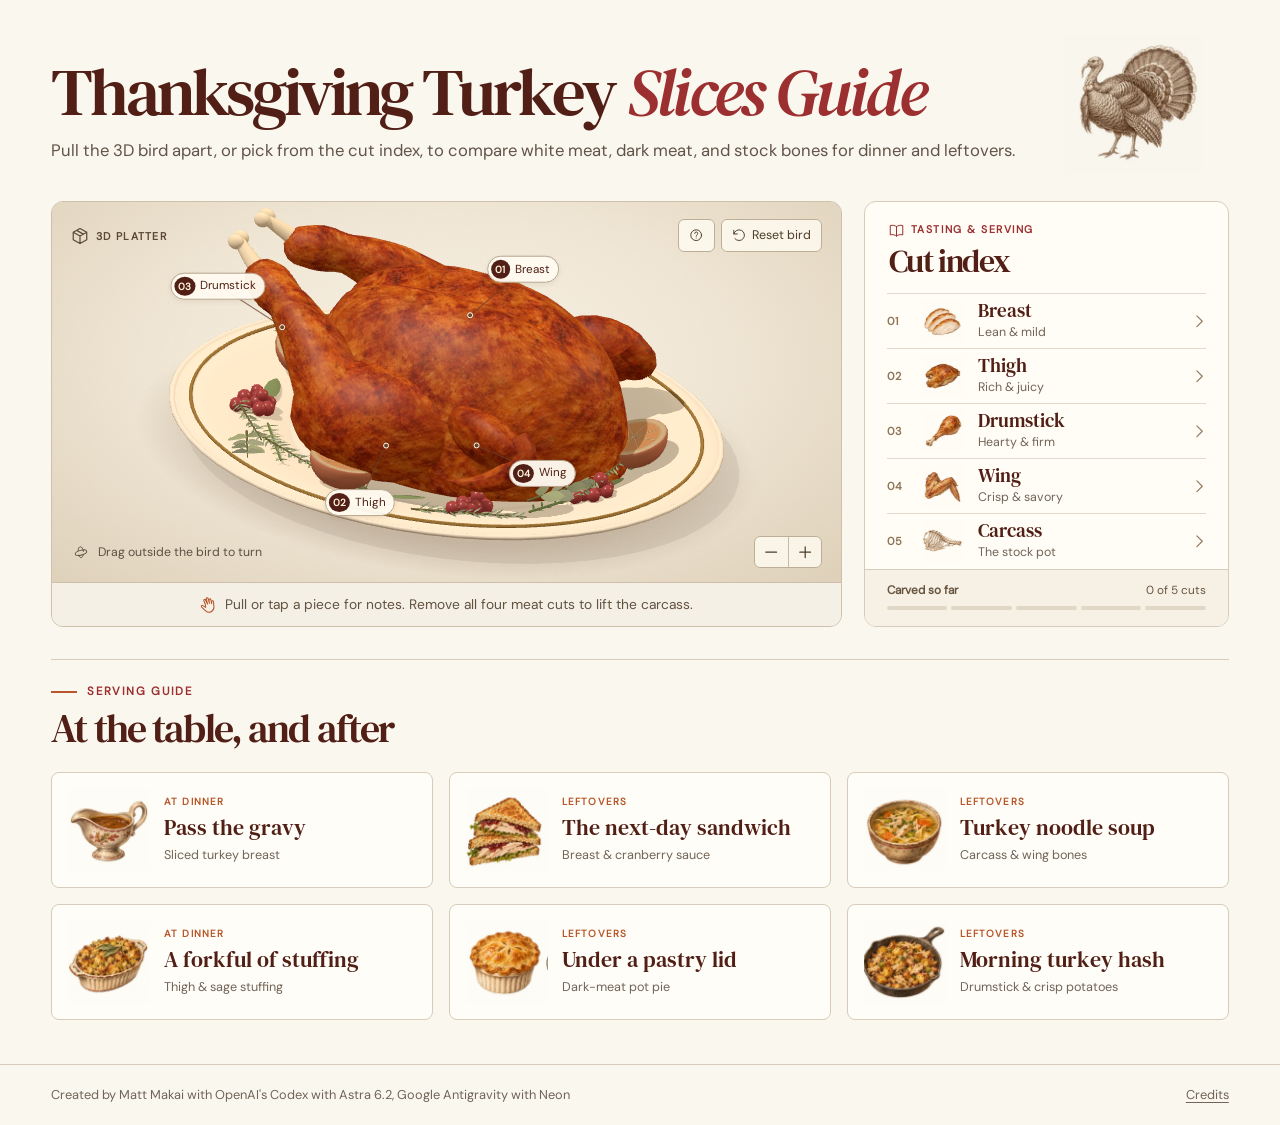
==== 261126-turkey-explained-threejs/index.html @ dcc3ba1f "add thanksgiving turkey gem" ====
<!doctype html>
<html lang="en">
  <head>
    <meta charset="utf-8" />
    <meta name="viewport" content="width=device-width, initial-scale=1" />
    <meta name="theme-color" content="#faf7ef" />
    <meta
      name="description"
      content="Pull apart a 3D roast turkey to compare the breast, thigh, drumstick, wing, and carcass, with serving tips for dinner and leftovers."
    />
    <title>Thanksgiving Turkey Slices Guide</title>
    <link rel="icon" href="assets/art/turkey.webp" />
    <link rel="stylesheet" href="styles.css" />
    <script type="module" src="app.js"></script>
  </head>
  <body>
    <a class="skip" href="#board">Skip to carving board</a>
    <main id="top" class="wrap">
      <section class="intro" aria-labelledby="title">
        <div>
          <h1 id="title">Thanksgiving Turkey <em>Slices Guide</em></h1>
          <p class="lede">
            Pull the 3D bird apart, or pick from the cut index, to compare white
            meat, dark meat, and stock bones for dinner and leftovers.
          </p>
        </div>
        <img
          class="turkey-engraving"
          src="assets/art/turkey.webp"
          alt=""
          width="300"
          height="300"
        />
      </section>
      <section
        class="workbench"
        id="board"
        aria-label="Interactive turkey carving board"
      >
        <div class="model-column">
          <div
            id="stage"
            class="stage"
            aria-label="3D roast turkey on a platter"
          >
            <div class="scene" id="scene">
              <img
                class="poster"
                src="assets/turkey-poster.webp"
                alt="Golden roast turkey garnished with cranberries, oranges, and herbs on an oval platter."
              />
            </div>
            <div class="stage-ui">
              <span class="view-label"
                ><span data-icon="cube"></span>3D platter</span
              >
              <div class="board-actions">
                <button id="help" class="board-action" aria-label="How it works" title="How it works">
                  <span data-icon="help"></span>
                </button>
                <button id="reset" class="board-action">
                  <span data-icon="reset"></span>Reset bird
                </button>
              </div>
            </div>
            <div id="markers"></div>
            <div class="stage-message" id="loading" role="status">
              Loading 3D turkey…
            </div>
            <div class="bottom-ui">
              <span class="view-hint"
                ><span data-icon="orbit"></span>Drag outside the bird to
                turn</span
              >
              <div class="zoom">
                <button id="zoom-out" aria-label="Zoom out" title="Zoom out">
                  <span data-icon="minus"></span></button
                ><button id="zoom-in" aria-label="Zoom in" title="Zoom in">
                  <span data-icon="plus"></span>
                </button>
              </div>
            </div>
          </div>
          <div class="board-caption">
            <span class="caption-icon" data-icon="hand"></span
            ><span
              >Pull or tap a piece for notes. Remove all four meat cuts to lift
              the carcass.</span
            >
          </div>
        </div>
        <aside
          class="cut-panel"
          aria-label="Turkey cut index and serving notes"
        >
          <div id="index-view">
            <div class="panel-heading">
              <p class="overline">
                <span data-icon="book"></span>Tasting &amp; serving
              </p>
              <h2>Cut index</h2>
            </div>
            <div class="cut-list" id="cuts"></div>
          </div>
          <div id="detail-view" hidden></div>
          <div class="progress-area">
            <div class="progress-label">
              <span>Carved so far</span
              ><span id="progress-count">0 of 5 cuts</span>
            </div>
            <div id="progress-track" aria-hidden="true"></div>
          </div>
        </aside>
      </section>
      <section class="serving" id="serving" aria-labelledby="serving-title">
        <p class="overline"><span class="short-rule"></span>Serving guide</p>
        <h2 id="serving-title">At the table, and after</h2>
        <div class="ideas" id="ideas"></div>
      </section>
    </main>
    <footer>
      <div class="wrap">
        <span>Created by Matt Makai with OpenAI's Codex with Astra 6.2, Google Antigravity with Neon</span>
        <button id="credits">Credits</button>
      </div>
    </footer>
    <dialog id="dialog" aria-labelledby="dialog-title">
      <button id="close-dialog" aria-label="Close dialog">
        <span data-icon="close"></span>
      </button>
      <div id="dialog-copy"></div>
    </dialog>
    <div class="sr-only" id="announcer" role="status" aria-live="polite"></div>
    <noscript
      >Enable JavaScript to interact with the 3D turkey and read the cut and
      serving notes.</noscript
    >
  </body>
</html>
---- 261126-turkey-explained-threejs/styles.css ----
@font-face {
  font-family: DM Sans;
  src: url(assets/fonts/sans.ttf) format("truetype");
  font-display: swap;
}
@font-face {
  font-family: DM Serif Text;
  src: url(assets/fonts/serif.ttf) format("truetype");
  font-display: swap;
}
@font-face {
  font-family: DM Serif Text;
  src: url(assets/fonts/serif-italic.ttf) format("truetype");
  font-style: italic;
  font-display: swap;
}
:root {
  --wine: #511f16;
  --berry: #9c2f2f;
  --orange: #b6562a;
  --gold: #dbba33;
  --brown: #633f21;
  --ink: #34271f;
  --muted: #716458;
  --paper: #faf7ef;
  --line: #d7ccbb;
  --serif: "DM Serif Text", Georgia, serif;
  font:
    100%/1.5 "DM Sans",
    Arial,
    sans-serif;
  color: var(--ink);
  background: var(--paper);
  scroll-behavior: smooth;
  scroll-padding-top: 20px;
}
* {
  box-sizing: border-box;
}
body {
  margin: 0;
}
button,
a {
  color: inherit;
}
button {
  font: inherit;
  cursor: pointer;
}
button {
  background: none;
  border: 0;
  padding: 0;
}
a {
  text-decoration: none;
}
button:focus-visible,
a:focus-visible {
  outline: 3px solid var(--orange);
  outline-offset: 4px;
}
button:disabled {
  opacity: 0.4;
  cursor: default;
}
button:disabled:hover {
  transform: none;
}
h1,
h2,
h3,
p {
  margin: 0;
}
h1,
h2,
h3 {
  font-family: var(--serif);
  font-weight: 400;
}
svg {
  display: block;
  width: 1.15em;
  height: 1.15em;
}
span[data-icon] {
  display: inline-flex;
  align-items: center;
  justify-content: center;
  flex-shrink: 0;
}
[hidden] {
  display: none !important;
}
.wrap {
  width: min(1300px, calc(100% - clamp(40px, 8vw, 144px)));
  margin-inline: auto;
}
.intro {
  display: flex;
  align-items: center;
  justify-content: space-between;
  gap: 1rem;
  padding: 36px 0 27px;
}
.overline,
.view-label,
.type,
.cut-number,
.card-tag {
  font-size: 0.715rem;
  font-weight: 700;
  letter-spacing: 0.145em;
  text-transform: uppercase;
}
.overline {
  display: flex;
  align-items: center;
  gap: 10px;
  color: var(--berry);
}
.short-rule {
  display: inline-block;
  width: 26px;
  height: 2px;
  background: var(--orange);
}
h1 {
  font-size: clamp(3.35rem, 5.25vw, 5.25rem);
  line-height: 1.1;
  letter-spacing: -0.047em;
  color: var(--wine);
  margin: 7px 0 9px;
}
h1 em {
  color: var(--berry);
  font-weight: 400;
}
.lede {
  font-size: 1.04rem;
  color: #625348;
}
.turkey-engraving {
  width: clamp(100px, 10.8vw, 155px);
  height: auto;
  mix-blend-mode: multiply;
  filter: sepia(0.3);
  margin-right: 2vw;
}
.workbench {
  display: grid;
  grid-template-columns: minmax(0, 1.95fr) minmax(282px, 0.9fr);
  gap: 22px;
  align-items: stretch;
}
.model-column {
  display: flex;
  flex-direction: column;
  min-width: 0;
  border: 1px solid #cfc0ac;
  border-radius: 12px;
  overflow: hidden;
  background: #f3eddf;
}
.stage {
  position: relative;
  isolation: isolate;
  overflow: hidden;
  flex: 1;
  min-height: 370px;
  background: radial-gradient(
    ellipse at 49% 42%,
    #f9f2e4 0%,
    #f2e8d6 47%,
    #dfd1b9 100%
  );
}
.stage:before {
  content: "";
  position: absolute;
  inset: 0;
  background-image: url("data:image/svg+xml,%3Csvg xmlns='http://www.w3.org/2000/svg' width='140' height='140'%3E%3Cfilter id='n'%3E%3CfeTurbulence type='fractalNoise' baseFrequency='.85' numOctaves='3' stitchTiles='stitch'/%3E%3C/filter%3E%3Cpath fill='%23000' opacity='.35' filter='url(%23n)' d='M0 0h140v140H0z'/%3E%3C/svg%3E");
  opacity: 0.2;
  pointer-events: none;
}
.scene,
.scene canvas,
#markers {
  position: absolute;
  inset: 0;
  width: 100%;
  height: 100%;
}
.scene canvas {
  touch-action: none;
  cursor: grab;
}
.scene canvas:active {
  cursor: grabbing;
}
#markers {
  pointer-events: none;
}
.stage-ui,
.bottom-ui {
  position: absolute;
  left: 19px;
  right: 19px;
  display: flex;
  align-items: center;
  justify-content: space-between;
  pointer-events: none;
  z-index: 3;
}
.stage-ui {
  top: 17px;
}
.bottom-ui {
  bottom: 14px;
}
.stage-ui button,
.bottom-ui button {
  pointer-events: auto;
}
.view-label {
  display: flex;
  align-items: center;
  gap: 7px;
  color: #5a4734;
  font-size: 0.67rem;
  letter-spacing: 0.12em;
}
.view-label svg {
  width: 18px;
  height: 18px;
}
.board-actions {
  display: flex;
  gap: 6px;
}
.board-action,
.zoom {
  border: 1px solid #bfae96;
  background: #fffcf2cf;
  border-radius: 6px;
  color: #4d3c2a;
}
.board-action {
  display: flex;
  align-items: center;
  gap: 6px;
  padding: 6px 10px;
  font-size: 0.78rem;
}
.board-action:hover,
.zoom button:hover {
  background: #fffdf9;
}
.view-hint {
  display: flex;
  align-items: center;
  gap: 7px;
  font-size: 0.77rem;
  color: #5d5143;
}
.view-hint svg {
  width: 20px;
}
.zoom {
  display: flex;
  align-items: center;
  overflow: hidden;
}
.zoom button {
  width: 33px;
  height: 30px;
  display: grid;
  place-items: center;
}
.zoom button + button {
  border-left: 1px solid #c7b9a6;
}
.stage-message {
  position: absolute;
  left: 50%;
  top: 50%;
  transform: translate(-50%, -50%);
  padding: 9px 15px;
  border-radius: 5px;
  background: var(--paper);
  max-width: 78%;
  text-align: center;
  color: var(--brown);
  font-size: 0.86rem;
}
.board-caption {
  border-top: 1px solid #cfbfaa;
  display: flex;
  align-items: center;
  justify-content: center;
  gap: 9px;
  min-height: 44px;
  padding: 8px 14px;
  background: #f5f0e5;
  color: #625242;
  font-size: 0.86rem;
}
.caption-icon {
  color: var(--orange);
}
.cut-panel {
  border: 1px solid var(--line);
  border-radius: 12px;
  background: #fffdf6;
  display: flex;
  flex-direction: column;
  min-width: 0;
  overflow: hidden;
}
.panel-heading {
  padding: 20px 24px 12px;
}
.panel-heading .overline {
  font-size: 0.66rem;
  gap: 7px;
}
.panel-heading .overline svg {
  width: 15px;
  height: 15px;
}
.panel-heading h2 {
  font-size: 2rem;
  line-height: 1.18;
  margin: 5px 0 0;
  letter-spacing: -0.045em;
  color: var(--wine);
}
.cut-list {
  padding: 0 22px;
}
.cut-row {
  width: 100%;
  display: grid;
  grid-template-columns: 23px 48px 1fr 16px;
  text-align: left;
  gap: 10px;
  align-items: center;
  padding: 6px 0;
  border-top: 1px solid #e2d9cb;
  min-height: 55px;
}
.cut-row:hover {
  background: #f6f0e2;
}
.cut-row .cut-number {
  font-size: 0.69rem;
  letter-spacing: 0.04em;
  color: #8e7456;
}
.cut-row img {
  width: 47px;
  height: 42px;
  object-fit: contain;
  mix-blend-mode: multiply;
}
.cut-name {
  display: block;
  font-family: var(--serif);
  font-size: 1.21rem;
  line-height: 1.12;
  color: var(--wine);
}
.cut-sub {
  display: block;
  font-size: 0.775rem;
  line-height: 1.65;
  color: var(--muted);
}
.cut-row .chev {
  color: #937c63;
}
.cut-row.carved .cut-number {
  color: #5a754c;
}
.progress-area {
  padding: 12px 22px 16px;
  background: #f7f1e5;
  border-top: 1px solid var(--line);
  margin-top: auto;
}
.progress-label {
  display: flex;
  justify-content: space-between;
  align-items: center;
  font-size: 0.735rem;
  color: #685540;
}
.progress-label span:first-child {
  font-weight: bold;
}
#progress-track {
  display: flex;
  gap: 4px;
  margin-top: 7px;
}
#progress-track i {
  flex: 1;
  height: 4px;
  border-radius: 2px;
  background: #e1d7c7;
}
#progress-track .done {
  background: var(--orange);
}
.marker {
  position: absolute;
  top: 0;
  left: 0;
  width: 0;
  height: 0;
}
.leader {
  height: 1px;
  position: absolute;
  top: 0;
  left: 0;
  background: #68422a;
  transform-origin: 0 0;
  opacity: 0.78;
}
.anchor-dot {
  position: absolute;
  width: 6px;
  height: 6px;
  border-radius: 50%;
  border: 1px solid #fffcf2;
  background: #6d4629;
  left: -3px;
  top: -3px;
}
.pin {
  position: absolute;
  pointer-events: auto;
  transform: translate(-50%, -50%);
  display: flex;
  align-items: center;
  gap: 5px;
  background: #fffaf0f5;
  border: 1px solid #b7a58f;
  border-radius: 30px;
  padding: 3px 8px 3px 3px;
  white-space: nowrap;
  box-shadow: 0 2px 5px #432d1d15;
  font-size: 0.73rem;
  color: var(--wine);
  touch-action: none;
}
.pin b {
  padding: 1px 4px;
  min-width: 19px;
  border-radius: 50%;
  background: var(--wine);
  color: #fff6dd;
  font-size: 0.62rem;
  letter-spacing: 0.02em;
  line-height: 17px;
}
.pin:hover,
.pin:focus-visible {
  background: #fff;
  border-color: var(--wine);
}
.serving {
  border-top: 1px solid var(--line);
  margin: 32px 0 44px;
  padding-top: 23px;
}
.serving h2 {
  margin: 5px 0 19px;
  font-size: clamp(2rem, 3.1vw, 3rem);
  letter-spacing: -0.047em;
  line-height: 1.2;
  color: var(--wine);
}
.ideas {
  display: grid;
  grid-template-columns: repeat(3, minmax(0, 1fr));
  gap: 16px;
}
.idea {
  display: flex;
  align-items: center;
  text-align: left;
  gap: 14px;
  border: 1px solid var(--line);
  border-radius: 8px;
  background: #fffdf7;
  padding: 16px;
  min-height: 112px;
}
.idea:hover {
  border-color: #a48b70;
  background: #fffefa;
}
.idea img {
  width: 82px;
  height: 82px;
  object-fit: contain;
  mix-blend-mode: multiply;
  flex-shrink: 0;
}
.card-tag {
  display: block;
  font-size: 0.62rem;
  color: var(--orange);
  letter-spacing: 0.11em;
}
.idea-title {
  display: block;
  font: 1.35rem/1.16 var(--serif);
  color: var(--wine);
  margin: 0.25em 0;
}
.idea-sub {
  display: block;
  font-size: 0.79rem;
  color: var(--muted);
}
footer {
  border-top: 1px solid var(--line);
  padding: 20px 0;
  color: var(--muted);
}
footer .wrap {
  display: flex;
  align-items: baseline;
  gap: 14px;
  font-size: 0.8rem;
}
#credits {
  margin-left: auto;
  text-decoration: underline;
  text-underline-offset: 3px;
}
.detail {
  padding: 15px 22px 18px;
}
.back {
  display: flex;
  align-items: center;
  gap: 5px;
  font-size: 0.78rem;
  color: var(--berry);
}
.back svg {
  transform: rotate(180deg);
}
.detail-head {
  display: flex;
  align-items: center;
  justify-content: space-between;
  border-bottom: 1px solid var(--line);
  padding: 11px 0 9px;
  margin-bottom: 9px;
}
.detail-head img {
  width: 66px;
  height: 58px;
  mix-blend-mode: multiply;
  object-fit: contain;
}
.type {
  color: var(--orange);
  font-size: 0.62rem;
}
.detail h2 {
  font-size: 1.95rem;
  line-height: 1.1;
  color: var(--wine);
  letter-spacing: -0.04em;
}
.detail p {
  font-size: 0.86rem;
  color: #615244;
  line-height: 1.5;
}
.detail h3 {
  font:
    700 0.7rem/1.3 "DM Sans",
    sans-serif;
  letter-spacing: 0.07em;
  text-transform: uppercase;
  color: var(--brown);
  margin: 12px 0 3px;
}
.restore,
.dialog-action {
  display: inline-flex;
  align-items: center;
  gap: 7px;
  margin-top: 14px;
  border: 1px solid #cdbda6;
  border-radius: 5px;
  padding: 6px 10px;
  font-size: 0.78rem;
  color: var(--wine);
  background: #f6efdf;
}
.detail .locked {
  font-size: 0.77rem;
  margin-top: 13px;
  color: var(--berry);
}
dialog {
  max-width: min(430px, calc(100% - 32px));
  border: 1px solid #bdab91;
  border-radius: 12px;
  padding: 32px;
  color: var(--ink);
  background: var(--paper);
  box-shadow: 0 20px 100px #25150345;
}
dialog::backdrop {
  background: #291c14a1;
}
#close-dialog {
  position: absolute;
  right: 12px;
  top: 12px;
  padding: 6px;
}
dialog h2 {
  font-size: 2rem;
  line-height: 1.14;
  color: var(--wine);
  margin: 8px 0 12px;
  letter-spacing: -0.04em;
}
dialog p,
dialog li {
  font-size: 1rem;
  color: #655447;
}
dialog ol {
  padding-left: 20px;
}
dialog li + li {
  margin-top: 8px;
}
dialog a {
  text-decoration: underline;
}
dialog img {
  display: block;
  width: 130px;
  height: 115px;
  object-fit: contain;
  mix-blend-mode: multiply;
  margin: 0 auto 18px;
}
.dialog-action {
  background: var(--wine);
  color: var(--paper);
  font-size: 0.88rem;
  padding: 9px 14px;
}
.skip,
.sr-only {
  position: absolute;
  width: 1px;
  height: 1px;
  overflow: hidden;
  clip-path: inset(50%);
}
.skip:focus {
  z-index: 10;
  width: auto;
  height: auto;
  clip-path: none;
  padding: 8px;
  background: white;
}
@media (min-width: 1550px) {
  .stage {
    min-height: 420px;
  }
  .cut-row {
    min-height: 63px;
  }
}
@media (max-width: 950px) {
  .wrap {
    width: calc(100% - 48px);
  }
  .workbench {
    grid-template-columns: minmax(0, 1.65fr) minmax(258px, 1fr);
    gap: 14px;
  }
  .cut-list {
    padding: 0 15px;
  }
  .panel-heading {
    padding-left: 17px;
  }
  .cut-row {
    gap: 6px;
    grid-template-columns: 22px 38px 1fr 14px;
  }
  .cut-row img {
    width: 38px;
  }
  .idea {
    padding: 12px;
    gap: 8px;
  }
  .idea img {
    width: 58px;
    height: 58px;
  }
  .idea-title {
    font-size: 1.17rem;
  }
  .lede {
    max-width: 580px;
  }
  .intro {
    padding: 25px 0;
  }
}
@media (max-width: 730px) {
  .wrap {
    width: calc(100% - 32px);
  }
  .intro {
    padding: 25px 0 20px;
  }
  .turkey-engraving {
    display: none;
  }
  h1 {
    font-size: clamp(2.6rem, 7.5vw, 3.7rem);
  }
  .lede {
    font-size: 0.94rem;
    max-width: 540px;
  }
  .workbench {
    grid-template-columns: 1fr;
  }
  .stage {
    min-height: 0;
    aspect-ratio: 1.48;
  }
  .cut-panel {
    border-radius: 9px;
  }
  .cut-list {
    padding: 0 18px;
  }
  .cut-row {
    grid-template-columns: 26px 51px 1fr 18px;
    min-height: 54px;
    gap: 9px;
  }
  .cut-row img {
    width: 48px;
  }
  .panel-heading h2 {
    font-size: 1.8rem;
  }
  .panel-heading {
    padding: 16px 18px 10px;
  }
  .serving {
    margin-top: 25px;
  }
  .ideas {
    grid-template-columns: 1fr 1fr;
  }
  .stage-ui,
  .bottom-ui {
    left: 12px;
    right: 12px;
  }
  .stage-ui {
    top: 12px;
  }
  .bottom-ui {
    bottom: 10px;
  }
  .board-caption {
    font-size: 0.78rem;
  }
  .detail p {
    font-size: 1rem;
  }
  .detail-head img {
    width: 84px;
    height: 68px;
  }
}
@media (max-width: 460px) {
  .view-label {
    font-size: 0.56rem;
  }
  .view-hint {
    font-size: 0.66rem;
  }
  .stage {
    aspect-ratio: 1.27;
  }
  .pin {
    font-size: 0.65rem;
  }
  .pin b {
    line-height: 14px;
    min-width: 17px;
  }
  .ideas {
    grid-template-columns: 1fr;
  }
  .idea img {
    width: 75px;
    height: 75px;
  }
  .idea {
    min-height: 90px;
  }
  .idea-title {
    font-size: 1.35rem;
  }
  .serving h2 {
    font-size: 2.2rem;
  }
  .board-action {
    font-size: 0.7rem;
  }
  .board-caption {
    justify-content: flex-start;
  }
  .zoom button {
    width: 29px;
    height: 27px;
  }
}
@media (prefers-reduced-motion: reduce) {
  :root {
    scroll-behavior: auto;
  }
  * {
    animation-duration: 0.01ms !important;
    transition-duration: 0.01ms !important;
  }
}
.turkey-engraving {
  filter: none;
}

.poster {
  position: absolute;
  width: 100%;
  height: 100%;
  object-fit: contain;
  inset: 0;
  pointer-events: none;
}
.stage-message {
  top: auto;
  bottom: 10px;
  transform: translateX(-50%);
  font-size: 0.75rem;
}
.fallback .board-caption {
  display: none;
}
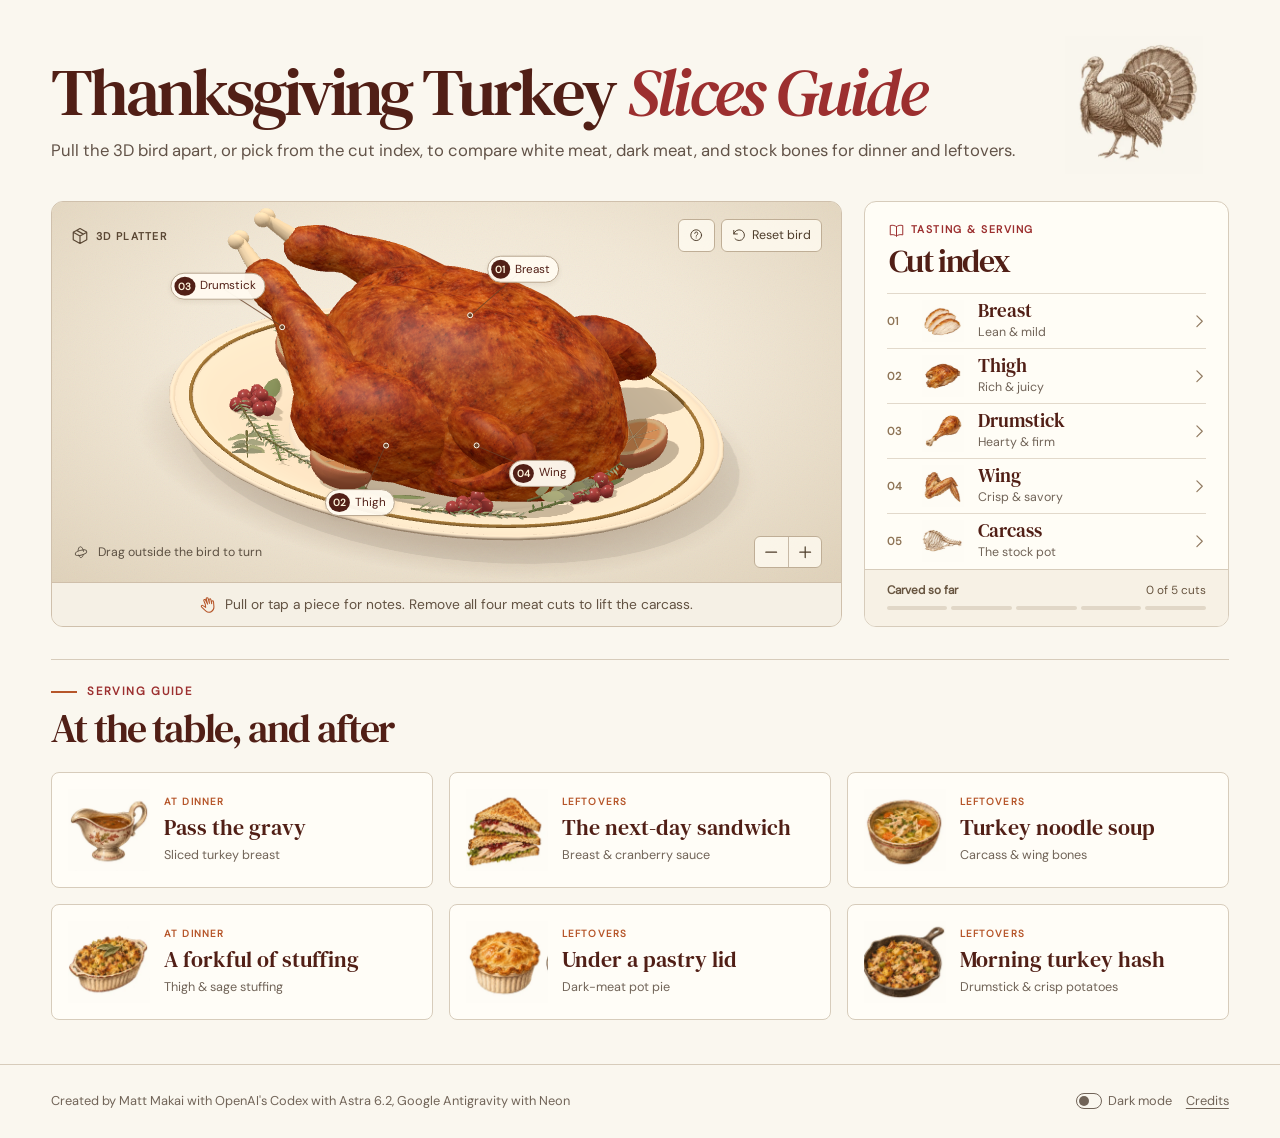
==== commit 09a40d4f: "adding dark mode and switcher" ====
--- a/261126-turkey-explained-threejs/index.html
+++ b/261126-turkey-explained-threejs/index.html
@@ -10,6 +10,7 @@
     />
     <title>Thanksgiving Turkey Slices Guide</title>
     <link rel="icon" href="assets/art/turkey.webp" />
+    <script src="theme.js"></script>
     <link rel="stylesheet" href="styles.css" />
     <script type="module" src="app.js"></script>
   </head>
@@ -118,10 +119,16 @@
         <div class="ideas" id="ideas"></div>
       </section>
     </main>
-    <footer>
+    <footer id="footer">
       <div class="wrap">
         <span>Created by Matt Makai with OpenAI's Codex with Astra 6.2, Google Antigravity with Neon</span>
-        <button id="credits">Credits</button>
+        <div class="footer-actions">
+          <label class="theme-control">
+            <input type="checkbox" id="dark-mode" role="switch" />
+            Dark mode
+          </label>
+          <button id="credits">Credits</button>
+        </div>
       </div>
     </footer>
     <dialog id="dialog" aria-labelledby="dialog-title">
--- a/261126-turkey-explained-threejs/styles.css
+++ b/261126-turkey-explained-threejs/styles.css
@@ -15,6 +15,7 @@
   font-display: swap;
 }
 :root {
+  color-scheme: light;
   --wine: #511f16;
   --berry: #9c2f2f;
   --orange: #b6562a;
@@ -535,12 +536,57 @@
 }
 footer .wrap {
   display: flex;
-  align-items: baseline;
+  flex-wrap: wrap;
+  align-items: center;
   gap: 14px;
   font-size: 0.8rem;
 }
+.footer-actions {
+  display: flex;
+  align-items: center;
+  gap: 14px;
+  margin-left: auto;
+}
+.theme-control {
+  display: inline-flex;
+  align-items: center;
+  min-height: 32px;
+  gap: 6px;
+  cursor: pointer;
+}
+.theme-control input {
+  appearance: none;
+  display: grid;
+  align-items: center;
+  width: 26px;
+  height: 16px;
+  margin: 0;
+  padding: 2px;
+  border: 1px solid currentColor;
+  border-radius: 99px;
+  color: var(--muted);
+  cursor: pointer;
+}
+.theme-control input::after {
+  content: "";
+  width: 10px;
+  height: 10px;
+  border-radius: 50%;
+  background: currentColor;
+}
+.theme-control input:checked {
+  background: var(--wine);
+  color: var(--paper);
+  border-color: var(--wine);
+}
+.theme-control input:checked::after {
+  justify-self: end;
+}
+.theme-control input:focus-visible {
+  outline: 2px solid var(--orange);
+  outline-offset: 3px;
+}
 #credits {
-  margin-left: auto;
   text-decoration: underline;
   text-underline-offset: 3px;
 }
@@ -875,3 +921,80 @@
 .fallback .board-caption {
   display: none;
 }
+
+:root[data-theme="dark"] {
+  color-scheme: dark;
+  --paper: #211c19;
+  --ink: #f2e7d8;
+  --wine: #f3d9b8;
+  --berry: #eea59b;
+  --orange: #e6a16e;
+  --brown: #dcbf9b;
+  --muted: #cab9a7;
+  --line: #57493d;
+  --surface: #2b2520;
+  --raised: #383029;
+}
+[data-theme="dark"] :is(.lede, .board-caption, .progress-label, .detail p, dialog p, dialog li, .view-hint, .view-label) {
+  color: var(--muted);
+}
+[data-theme="dark"] :is(.model-column, .cut-panel, .idea, .board-caption, .progress-area, .restore, .board-action, .zoom) {
+  background: var(--surface);
+  border-color: var(--line);
+}
+[data-theme="dark"] .stage {
+  background: radial-gradient(ellipse at 49% 42%, #574536, #3d322a 55%, #2a231e);
+}
+[data-theme="dark"] :is(.board-action, .zoom) {
+  color: var(--ink);
+}
+[data-theme="dark"] :is(.board-action:hover, .zoom button:hover, .cut-row:hover, .idea:hover, .restore:hover) {
+  background: var(--raised);
+}
+[data-theme="dark"] :is(.zoom button + button, .cut-row, dialog) {
+  border-color: var(--line);
+}
+[data-theme="dark"] .cut-row :is(.cut-number, .chev) {
+  color: var(--brown);
+}
+[data-theme="dark"] .cut-row.carved .cut-number {
+  color: #b1c69c;
+}
+[data-theme="dark"] #progress-track i:not(.done) {
+  background: var(--line);
+}
+[data-theme="dark"] .leader {
+  background: #ffe4c3;
+}
+[data-theme="dark"] .pin {
+  background: var(--surface);
+  border-color: #aa8c70;
+}
+[data-theme="dark"] .pin b {
+  color: var(--paper);
+}
+[data-theme="dark"] .pin:is(:hover, :focus-visible) {
+  background: var(--raised);
+  border-color: var(--wine);
+}
+[data-theme="dark"] .turkey-engraving {
+  filter: grayscale(1) invert(1) sepia(.45);
+  mix-blend-mode: screen;
+}
+[data-theme="dark"] :is(.cut-row, .idea, .detail-head, dialog) img {
+  mix-blend-mode: normal;
+  background: #f3e7d3;
+  border-radius: 5px;
+  filter: sepia(.12) brightness(.9);
+}
+[data-theme="dark"] .skip:focus {
+  background: var(--surface);
+}
+@media (forced-colors: active) {
+  .theme-control input {
+    appearance: auto;
+  }
+  .theme-control input::after {
+    content: none;
+  }
+}
